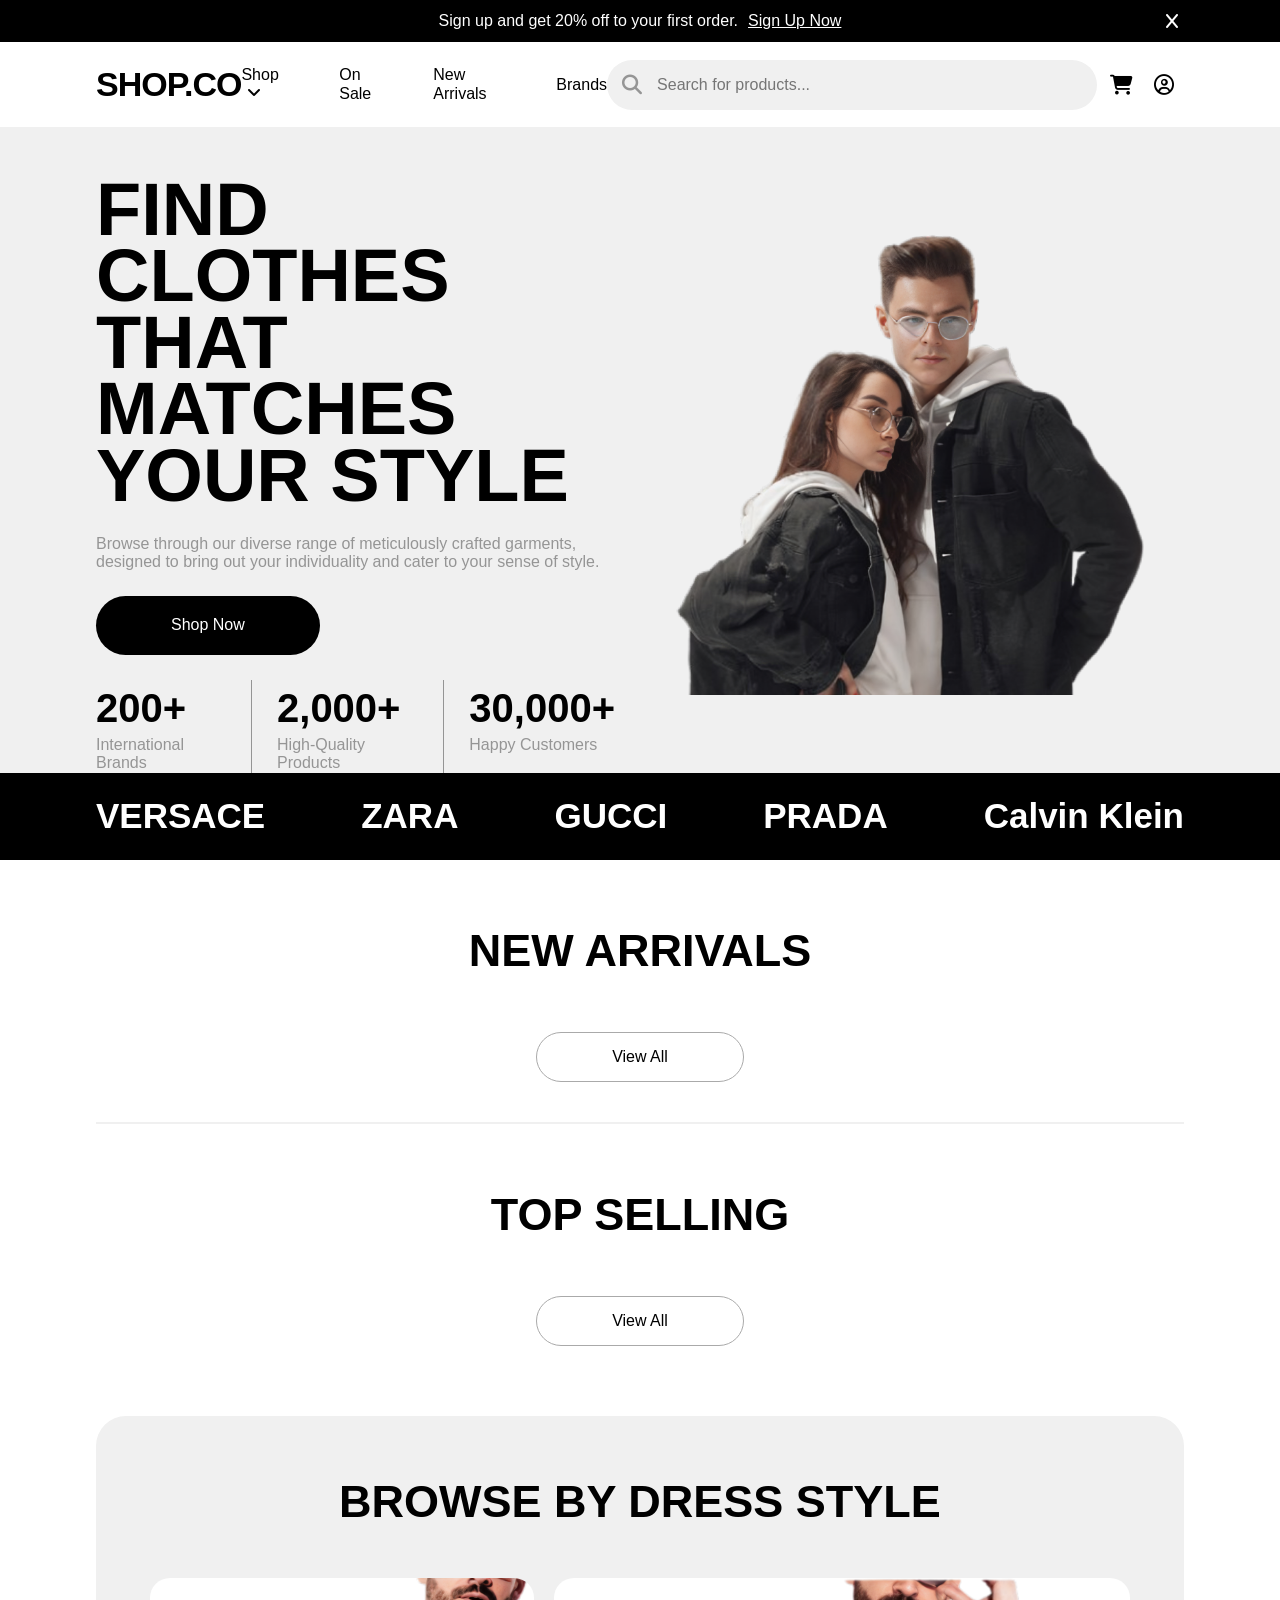
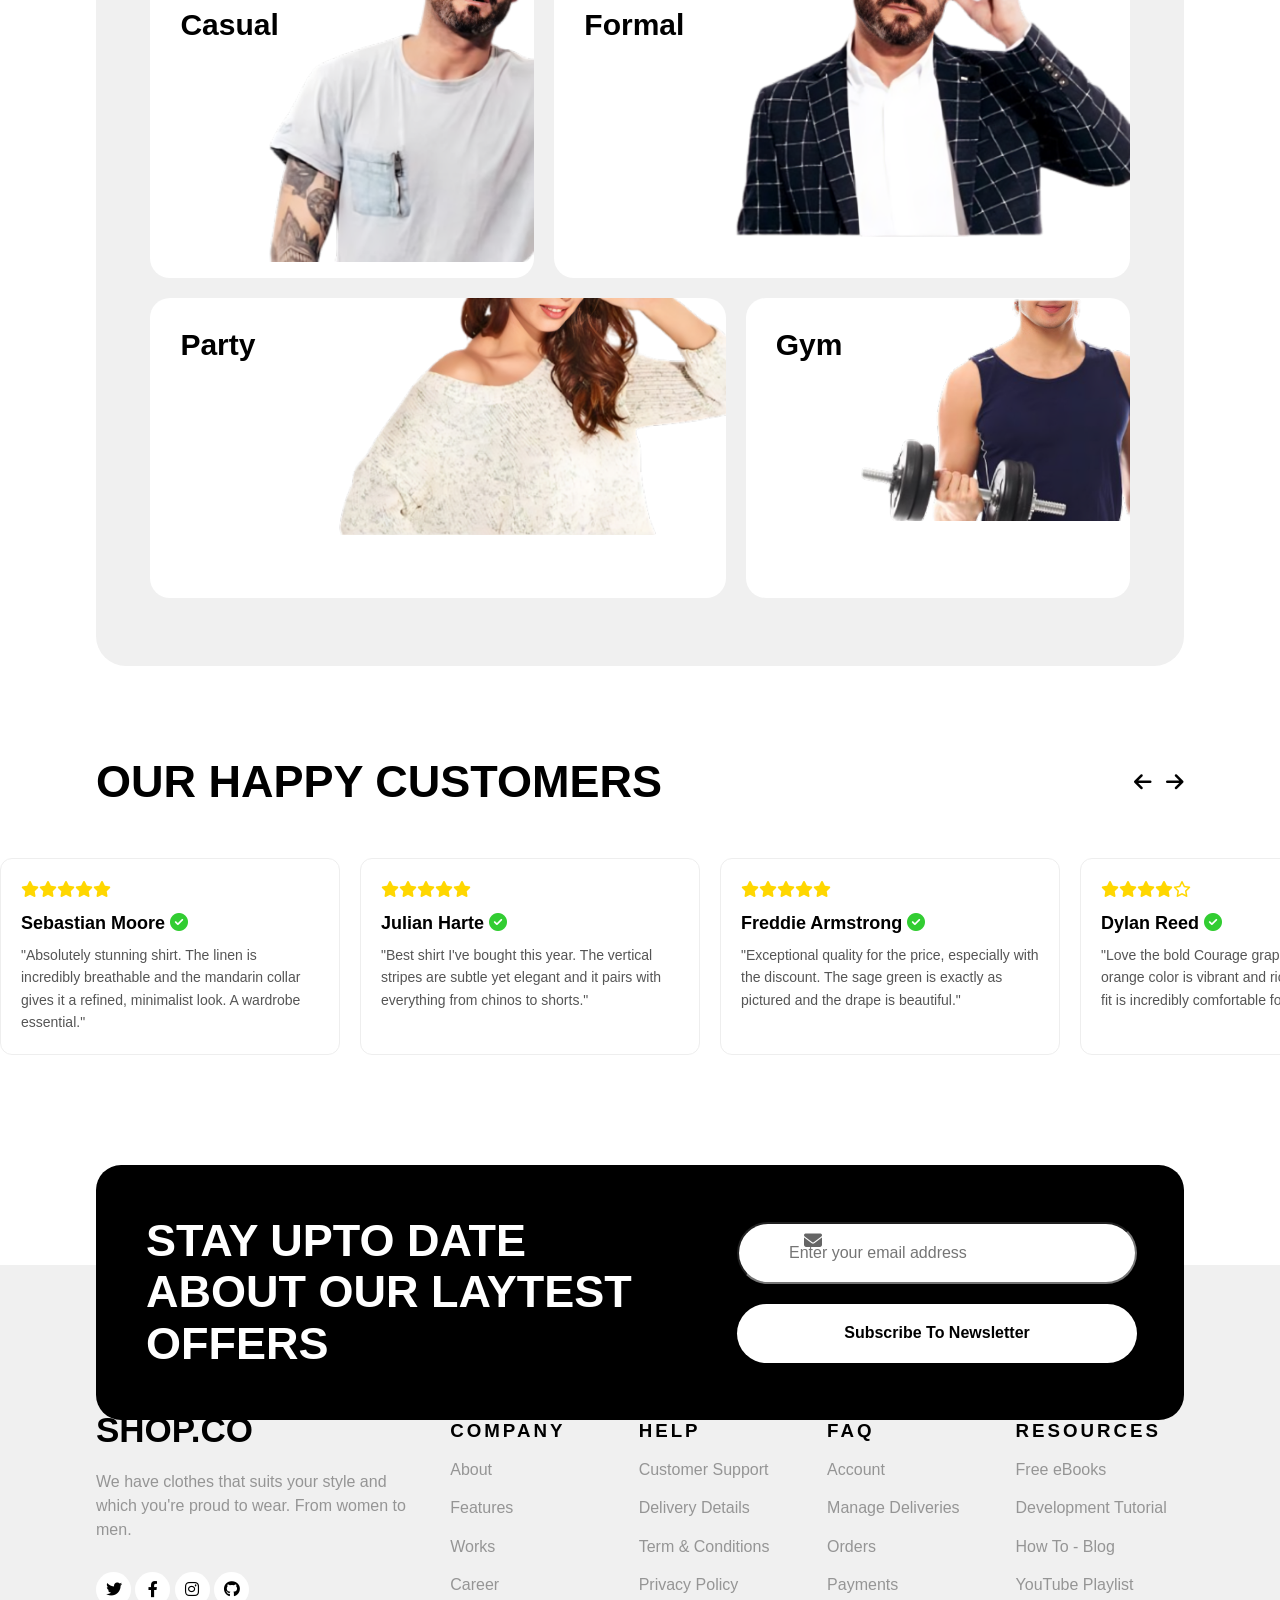
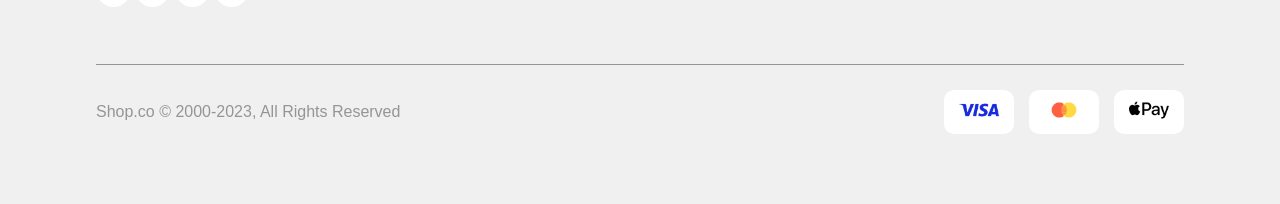
==== index.html @ 985c05b6 "First Commit" ====
<!DOCTYPE html>
<html lang="en">
<head>
    <meta charset="UTF-8">
    <meta name="viewport" content="width=device-width, initial-scale=1.0">
    <title>E-Commerce</title>
    <link rel="stylesheet" href="./CSS/style.css">
    <link rel="stylesheet" href="./CSS/layout.css">
    <link rel="stylesheet" href="./CSS/normalize.css">
    <link rel="stylesheet" href="./CSS/all.min.css">
    <!-- Robot Font -->
    <link rel="preconnect" href="https://fonts.googleapis.com">
    <link rel="preconnect" href="https://fonts.gstatic.com" crossorigin>
    <link href="https://fonts.googleapis.com/css2?family=Roboto:ital,wght@0,100..900;1,100..900&display=swap" rel="stylesheet">
</head>
<body>
    <div id="offer"></div>
    
    <div id="nav"></div>

    <div class="header">
        <div class="container">
            <div class="header-content">
                <h1>find clothes that matches your style</h1>
                <p>Browse through our diverse range of meticulously crafted garments, designed to bring out your individuality and cater to your sense of style.</p>
                <a href="#">Shop Now</a>
                <div class="header-info">
                    <div class="brands">
                        <h1>200+</h1>
                        <p>International Brands</p>
                    </div>
                    <div class="products">
                        <h1>2,000+</h1>
                        <p>High-Quality Products</p>
                    </div>
                    <div class="customers">
                        <h1>30,000+</h1>
                        <p>Happy Customers</p>
                    </div>
                </div>
            </div>
            <img src="./Images/image-removebg-preview.png" alt="">
        </div>
    </div>
    <div class="brands-logos" id="brands-logos">
        <div class="container">
            <h1>versace</h1>
            <h1>zara</h1>
            <h1>gucci</h1>
            <h1>prada</h1>
            <h1>calvin klein</h1>
        </div>
    </div>

    <div class="new-arrivals">
        <div class="container">
            <h1>new arrivals</h1>
            <div class="new-arrivals-products">
                
            </div>
            <a href="#" id="load-more">View All</a>
        </div>
    </div>

    <div class="top-selling">
        <div class="container">
            <h1>top selling</h1>
            <div class="top-selling-products">
                
            </div>
            <a href="#" id="load-more2">View All</a>
        </div>
    </div>

    <div class="browse-section">
        <div class="container">
            <h1>browse by dress style</h1>
            <div class="dress-grid">
                <div class="dress-grid-row row1">
                    <div class="casual-dress">
                        <h3>Casual</h3>
                        <img src="./Images/casual.png" alt="">
                    </div>
                    <div class="formal-dress">
                        <h3>Formal</h3>
                        <img src="./Images/formal.png" alt="">
                    </div>
                </div>
                <div class="dress-grid-row row2">
                    <div class="party-dress">
                        <h3>Party</h3>
                        <img src="./Images/party.png" alt="">
                    </div>
                    <div class="gym-dress">
                        <h3>Gym</h3>
                        <img src="./Images/gym.png" alt="">
                    </div>
                </div>
            </div>
        </div>
    </div>

    <div class="reviews-section">
        <div class="container">

            <div class="reviews-header">
                <h1>OUR HAPPY CUSTOMERS</h1>
                <div class="arrows">
                    <i class="fa-solid fa-arrow-left" id="prev"></i>
                    <i class="fa-solid fa-arrow-right" id="next"></i>
                </div>
            </div>

        </div>
        <div class="reviews-wrapper">
                <div class="reviews-container">
                </div>
        </div>
    </div>

    <div id="footer"></div>

    <script src="./JS/main.js"></script>
</body>
</html>
---- CSS/style.css ----
@import url("nav.css");
@import url("footer.css");
@import url("offer.css");

.header{
    background-color: var(--second-color);
}
.header .container{
    display: flex;
    align-items: center;
}
.header .container img{
    width: 50%;
}
.header .container .header-content h1{
    font-weight: 900;
    font-size: 74px;
    line-height: 0.9em;
    text-transform: uppercase;
    margin-bottom: 25px;
}
.header .container .header-content p{
    color: #959595;
}
.header .container .header-content a{
    display: block;
    background: var(--third-color);
    width: fit-content;
    color: var(--first-color);
    padding: 20px 75px;
    margin: 25px 0;
    border-radius: 40px;
    text-decoration: none;
}
.header .container .header-content .header-info{
    display: flex;
}
.header .container .header-content .header-info div{
    padding: 0 25px;
}
.header .container .header-content .header-info .brands{
    padding-left: 0;
}
.header .container .header-content .header-info .brands,
.header .container .header-content .header-info .products{
    border-right: 1px solid #959595;
}
.header .container .header-content .header-info h1{
    font-size: 40px;
    font-weight: bold;
    margin: 10px 0;
}
.brands-logos{
    background-color: var(--third-color);
}
.brands-logos .container{
    display: flex;
    justify-content: space-between;
}
.brands-logos .container h1{
    color: var(--first-color);
    text-transform: uppercase;
    font-size: 35px;
}
.brands-logos .container h1:last-child{
    text-transform: capitalize;
}

.new-arrivals,
.top-selling{
    margin-top: 35px;
}

.new-arrivals .container,
.top-selling .container{
    display: flex;
    flex-direction: column;
    align-items: center;
}
.new-arrivals .container{
    border-bottom: 2px solid var(--second-color);
    padding-bottom: 40px;
}

.new-arrivals .container h1,
.top-selling .container h1{
    text-transform: uppercase;
    font-weight: 900;
    font-size: 45px;
    margin-bottom: 45px;
}

.new-arrivals .container .new-arrivals-products,
.top-selling .container .top-selling-products{
    display: flex;
    /* justify-content: space-between; */
    flex-wrap: wrap;
    gap: 25px;
    margin-bottom: 10px;
        width: 100%;
}
.new-arrivals .container .new-arrivals-products .product,
.top-selling .container .top-selling-products .product{
    width: calc((100% - 75px)/4);
    margin-bottom: 20px;
    height: 420px;
    transition: 0.5s all;
    border-radius: 20px;
}
.new-arrivals .container .new-arrivals-products .product:hover,
.top-selling .container .top-selling-products .product:hover{
    cursor: pointer;
    transform: scale(1.03);
}
.new-arrivals .container .new-arrivals-products .product:hover img,
.top-selling .container .top-selling-products .product:hover img{
    filter:drop-shadow(5px 5px 10px #959595);
}
.new-arrivals .container .new-arrivals-products .product .image,
.top-selling .container .top-selling-products .product .image{
    background-color: var(--second-color);
    border-radius: 20px;
    margin-bottom: 15px;
    text-align: center;
}
.new-arrivals .container .new-arrivals-products .product .product-info,
.top-selling .container .top-selling-products .product .product-info{
    line-height: 2em;
}

.new-arrivals .container .new-arrivals-products .product img,
.top-selling .container .top-selling-products .product img{
    width: 300px;
    transition: 0.4s all;
}

.new-arrivals .container a,
.top-selling .container a{
    color: black;
    text-decoration: none;
    display: inline-block;
    border: 1px solid #aaa;
    border-radius: 35px;
    padding: 15px 75px;
}

.new-arrivals .container .new-arrivals-products .product-info .price,
.top-selling .container .top-selling-products .product-info .price{
    font-size: 20px;
    font-weight: bold;
}
.new-arrivals .container .new-arrivals-products .product-info .old-price,
.top-selling .container .top-selling-products .product-info .old-price{
    font-size: 20px;
    font-weight: bold;
    text-decoration: line-through;
    color: #959595;
    margin: 0 10px;
}
.new-arrivals .container .new-arrivals-products .product-info .discount,
.top-selling .container .top-selling-products .product-info .discount{
    border-radius: 20px;
    color: #fe4a49;
    background-color: #ffebec;
    font-size: 16px;
    padding: 5px 10px;
    font-weight: bold;
}
.rate i {
    color: gold;
    letter-spacing: 2px;
    margin-right: 2px;

}
.rate span{
    margin-left: 5px;
    color: #555;
}
.all-rate{
    margin-left: 0 !important;
    color: #959595 !important;
}

.browse-section{
    margin-top: 70px;
}
.browse-section .container{
    background-color: var(--second-color);
    display: flex;
    flex-direction: column;
    align-items: center;
    border-radius: 30px;
    height: 850px;
}
.browse-section .container h1{
    text-transform: uppercase;
    font-weight: 900;
    font-size: 45px;
    margin: 60px 0 50px 0;
}
.browse-section .container .dress-grid{
    width: 90%;
    height: 600px;
    display: flex;
    gap: 20px;
    flex-wrap: wrap;
}
.browse-section .container .dress-grid-row{
    width: 100%;
    display: flex;
    gap: 20px;
    height: 50%;
}
.browse-section .container .dress-grid-row div{
    background-color: var(--first-color);
    border-radius: 20px;
    overflow: hidden;
    padding: 30px;
    width: 60%;
    position: relative;
}
.browse-section .container .dress-grid-row div:hover{
    cursor: pointer;
}
.browse-section .container .dress-grid-row div h3{
    font-size: 30px;
}
.browse-section .container .dress-grid-row div img{
    width: 75%;
    position: absolute;
    right: 0;
    top: 0;

}
.browse-section .container .dress-grid-row .casual-dress,
.browse-section .container .dress-grid-row .gym-dress{
    width: 40%;
}

.reviews-section {
    padding: 60px 0;
    margin-bottom: 110px;
}
.reviews-header {
    display: flex;
    justify-content: space-between;
    align-items: center;
    margin-bottom: 20px;
}
.reviews-header h1 {
    font-size: 45px;
    font-weight: 900;
}
.arrows i {
    font-size: 20px;
    margin-left: 10px;
    cursor: pointer;
}
.reviews-wrapper {
    overflow: hidden;
}
.reviews-container {
    display: flex;
    gap: 20px;
    transition: transform 0.4s ease;
}
.review-card {
    flex: 0 0 340px;
    padding: 20px;
    border-radius: 12px;
    border: 1px solid #eee;
    line-height: 1.4em;
}
.review-card .stars {
    color: gold;
    margin-bottom: 10px;
}
.review-card h3 {
    font-size: 16px;
    margin-bottom: 10px;
}
.review-card p {
    font-size: 14px;
    color: #555;
}
---- CSS/layout.css ----
:root {
    --first-color: white;
    --second-color: #f0f0f0;
    --third-color: black;
}
* {
    margin: 0;
    padding: 0;
    box-sizing: border-box;
    scroll-behavior: smooth;
}
body {
    font-family: "Arial", sans-serif;
}
.container{
    width: 85%;
    margin: auto;
}
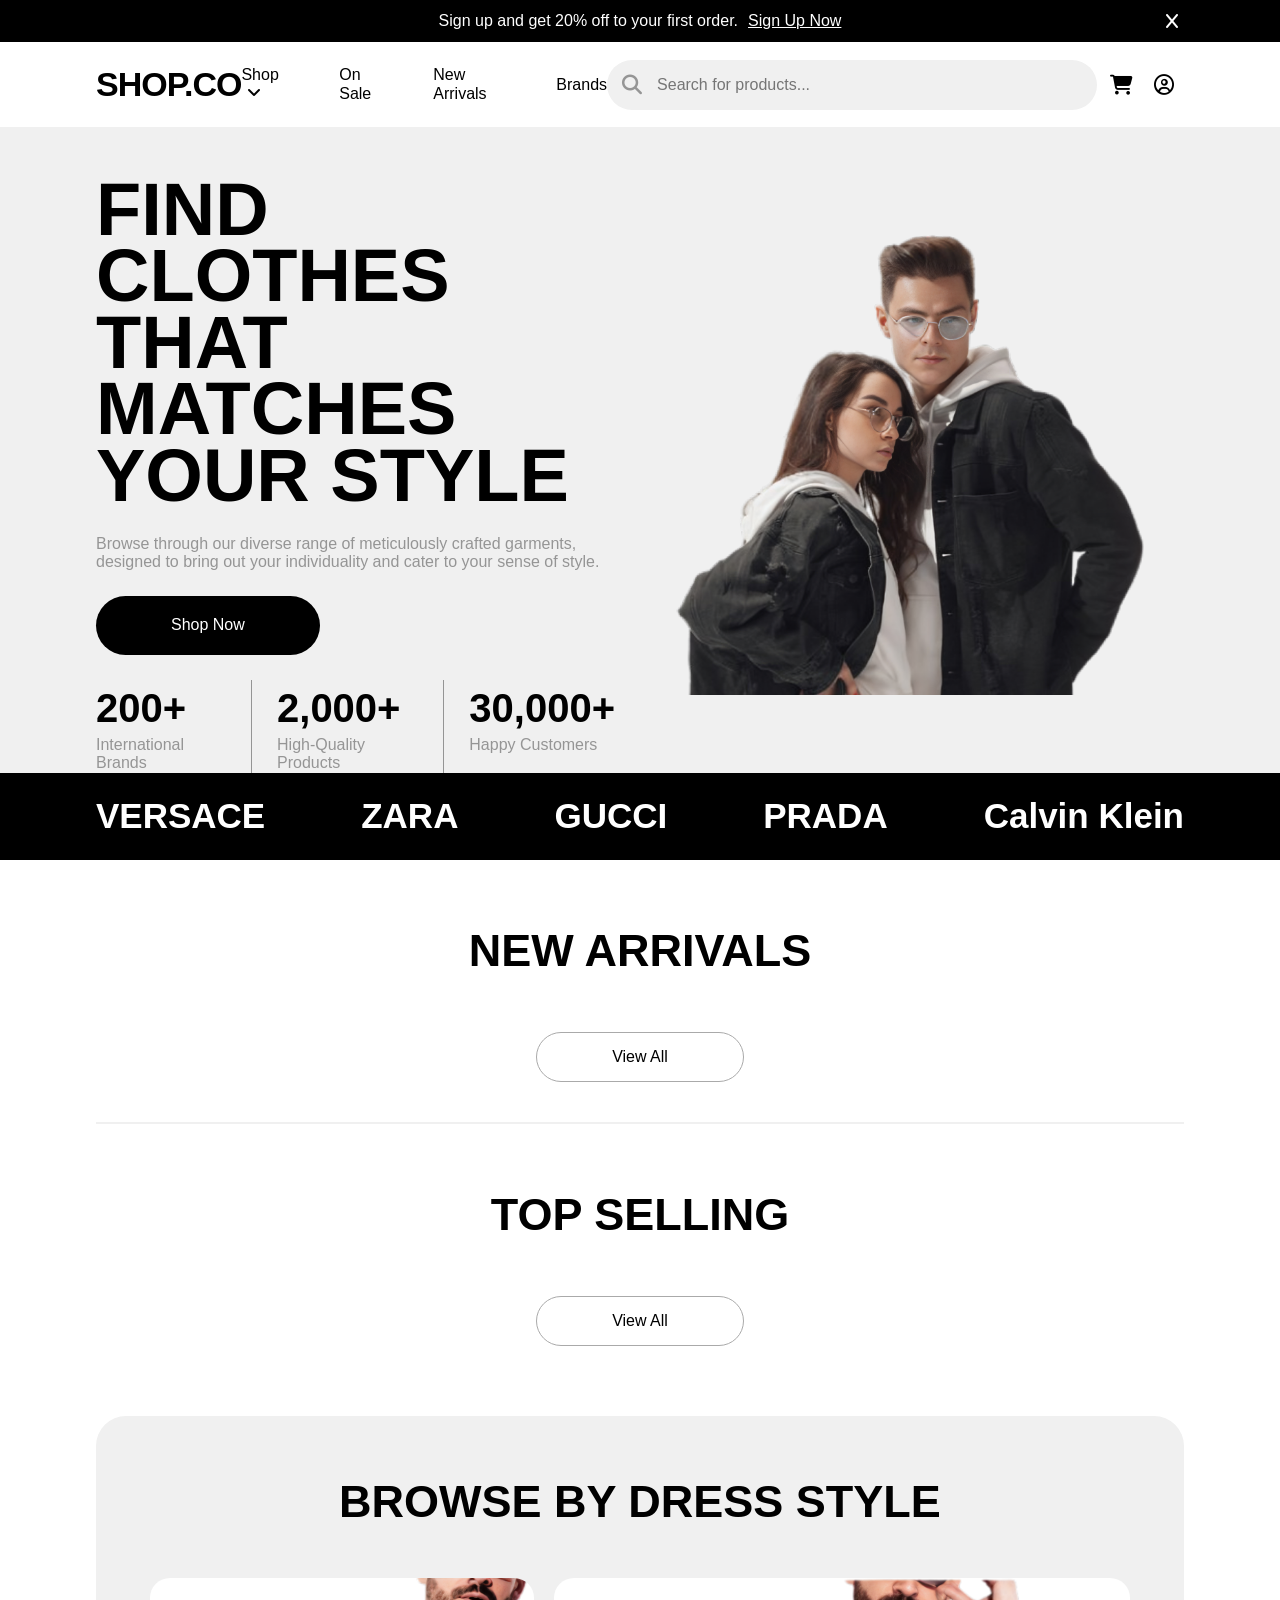
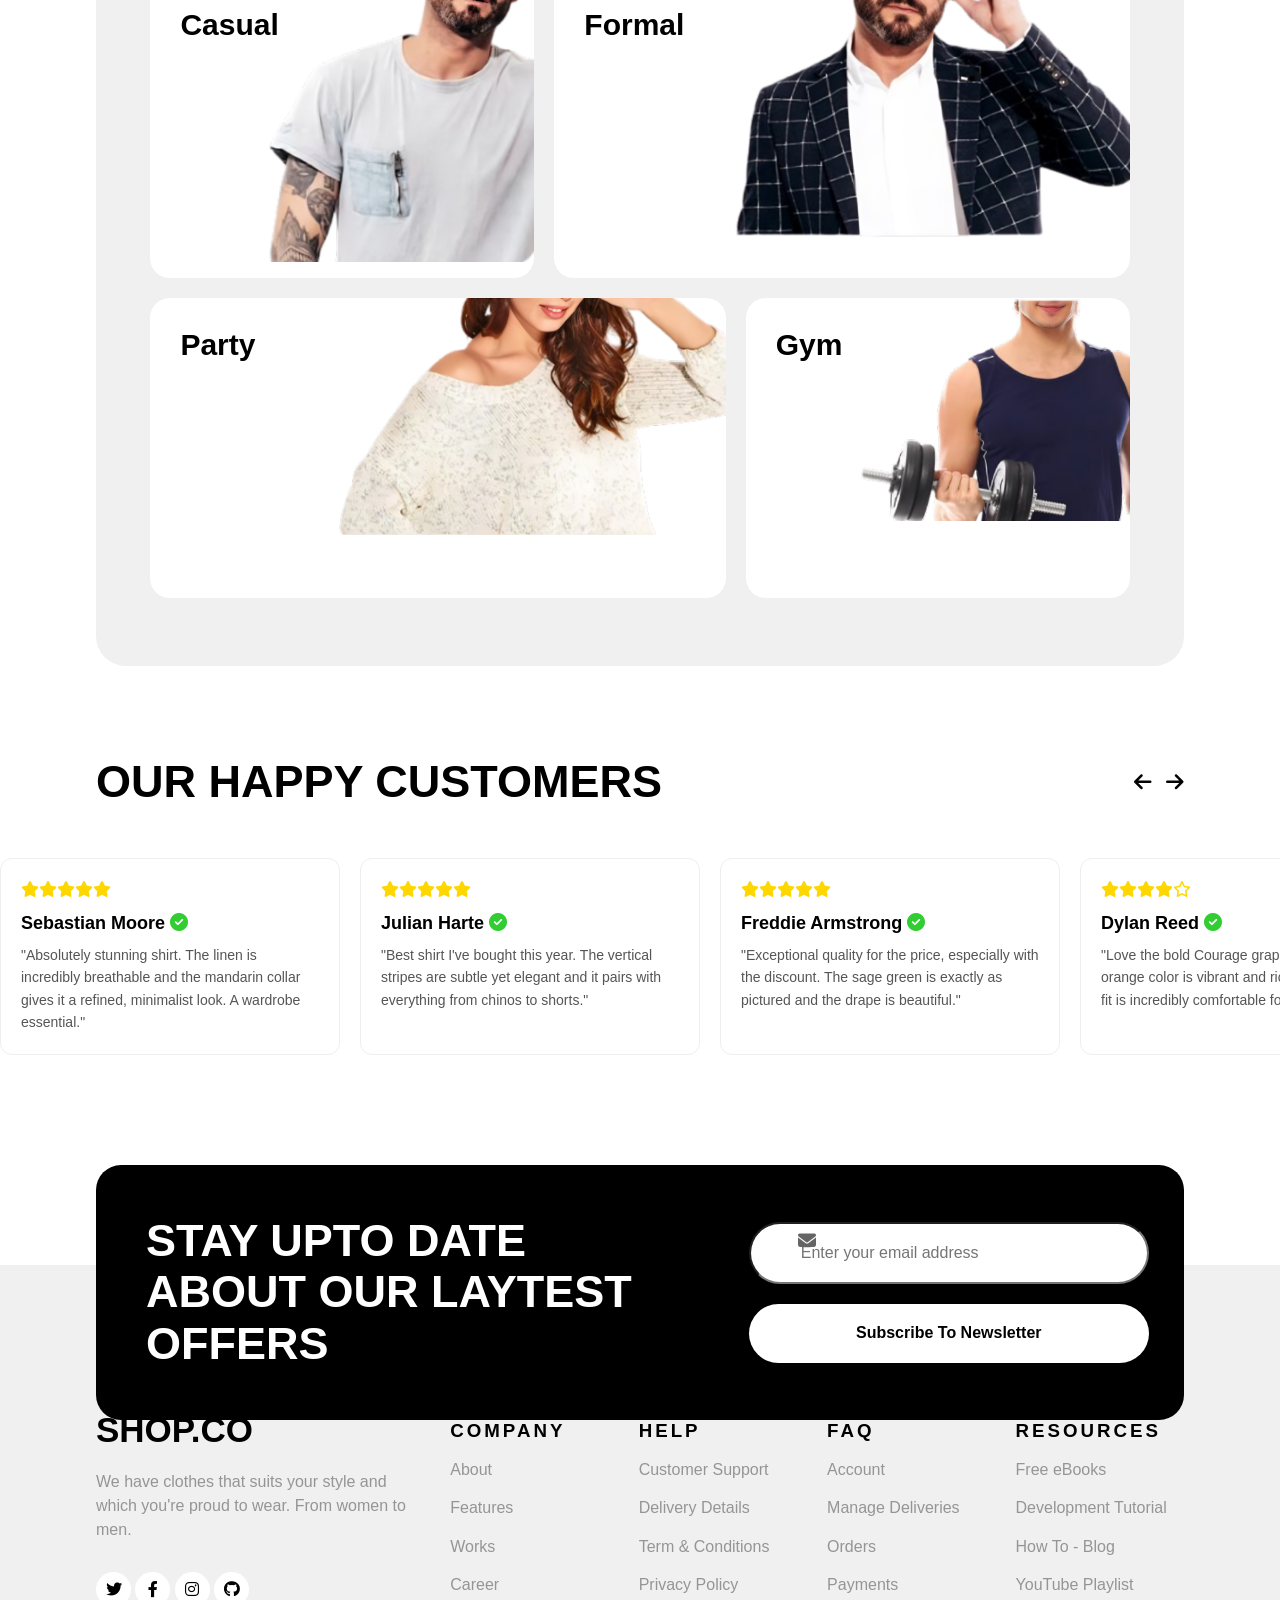
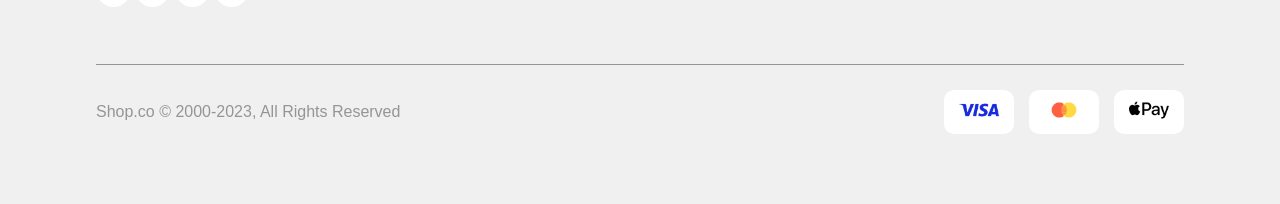
==== commit 5fe79d72: "solve: 100% screen problem" ====
--- a/index.html
+++ b/index.html
@@ -52,7 +52,7 @@
         </div>
     </div>
 
-    <div class="new-arrivals">
+    <div class="new-arrivals" id="new-arrivals">
         <div class="container">
             <h1>new arrivals</h1>
             <div class="new-arrivals-products">
@@ -62,7 +62,7 @@
         </div>
     </div>
 
-    <div class="top-selling">
+    <div class="top-selling" id="top-selling">
         <div class="container">
             <h1>top selling</h1>
             <div class="top-selling-products">
